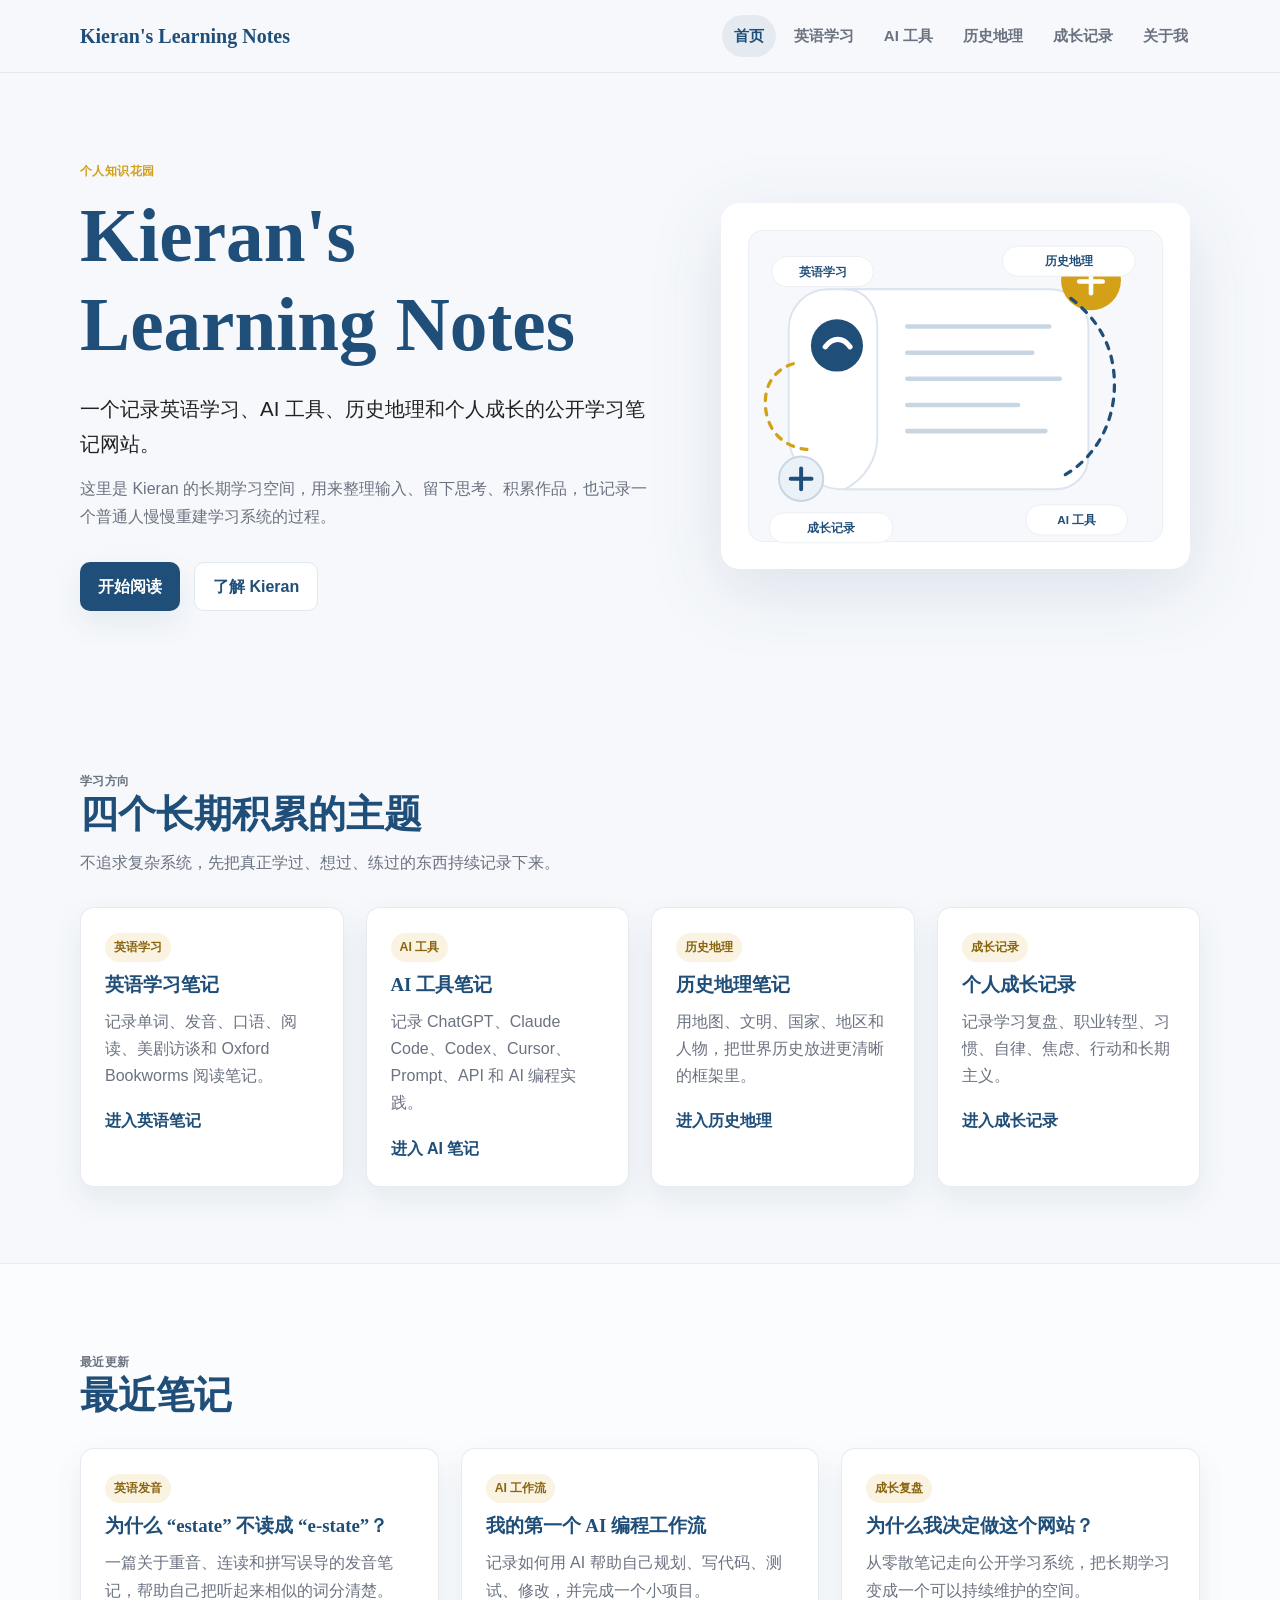
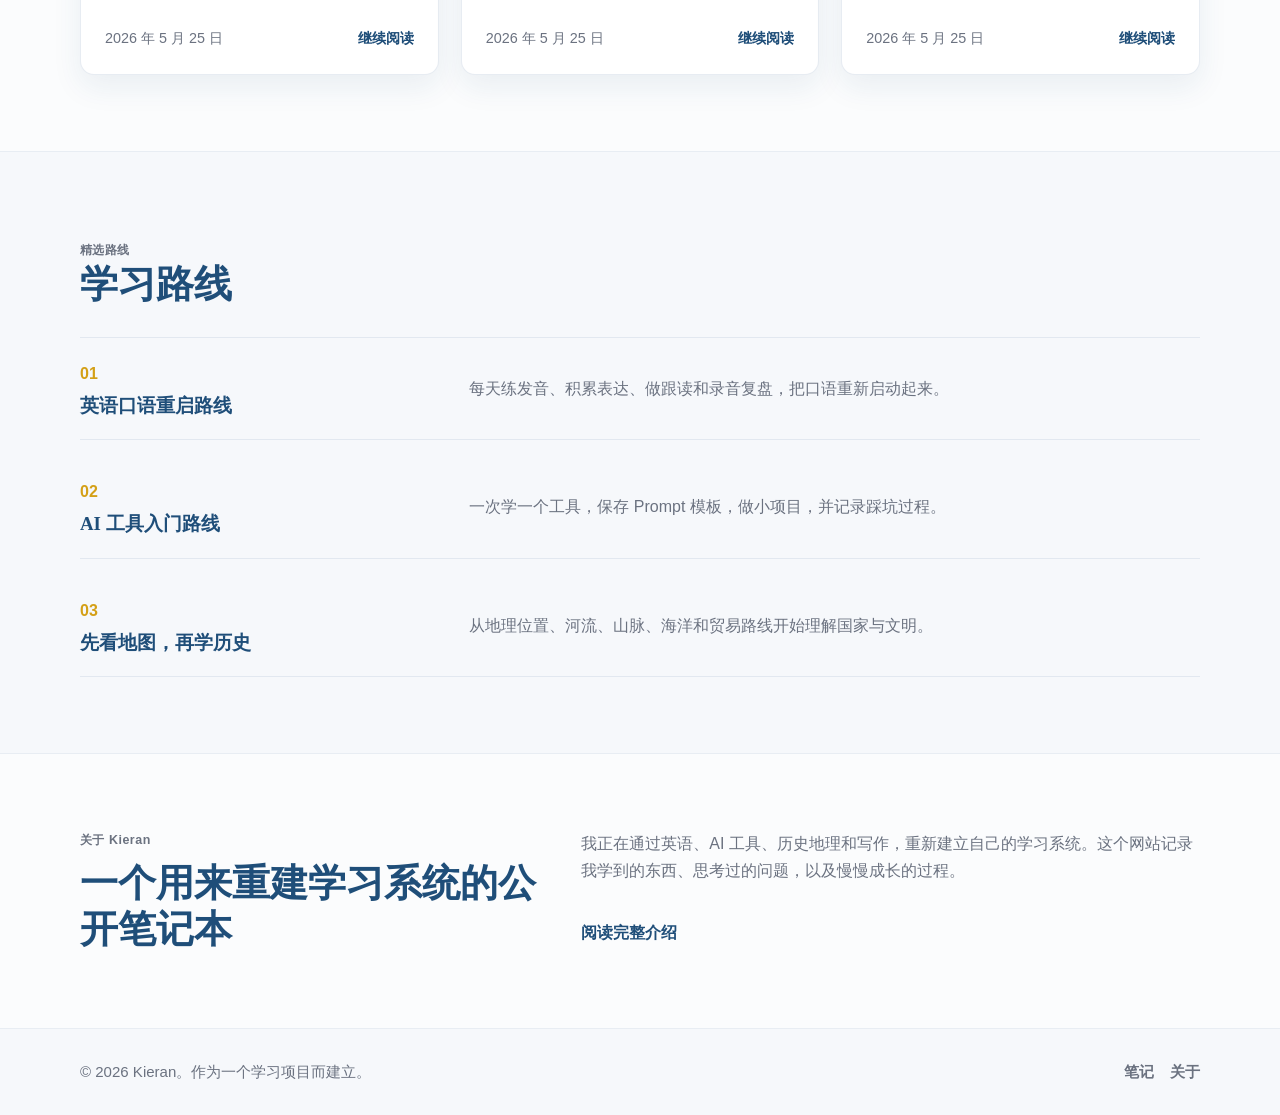
==== index.html @ 9fae50f0 "Initial GitHub Pages site" ====
<!DOCTYPE html>
<html lang="zh-CN">
<head>
  <meta charset="UTF-8">
  <meta name="viewport" content="width=device-width, initial-scale=1.0">
  <meta name="description" content="Kieran's Learning Notes 是 Kieran 的公开学习笔记，用来记录英语学习、AI 工具、历史地理和个人成长。">
  <title>Kieran's Learning Notes</title>
  <link rel="stylesheet" href="style.css">
</head>
<body>
  <header class="site-header">
    <nav class="navbar container" aria-label="主导航">
      <a class="brand" href="index.html">Kieran's Learning Notes</a>
      <button class="nav-toggle" type="button" aria-label="打开导航菜单" aria-expanded="false" aria-controls="nav-menu">
        <span></span>
        <span></span>
        <span></span>
      </button>
      <ul class="nav-menu" id="nav-menu">
        <li><a href="index.html" data-page="home">首页</a></li>
        <li><a href="english.html" data-page="english">英语学习</a></li>
        <li><a href="ai-tools.html" data-page="ai-tools">AI 工具</a></li>
        <li><a href="history-geography.html" data-page="history">历史地理</a></li>
        <li><a href="growth.html" data-page="growth">成长记录</a></li>
        <li><a href="about.html" data-page="about">关于我</a></li>
      </ul>
    </nav>
  </header>

  <main>
    <section class="hero">
      <div class="container hero-grid">
        <div class="hero-copy">
          <p class="eyebrow">个人知识花园</p>
          <h1>Kieran's Learning Notes</h1>
          <p class="hero-subtitle">一个记录英语学习、AI 工具、历史地理和个人成长的公开学习笔记网站。</p>
          <p class="hero-text">这里是 Kieran 的长期学习空间，用来整理输入、留下思考、积累作品，也记录一个普通人慢慢重建学习系统的过程。</p>
          <div class="hero-actions" aria-label="主要入口">
            <a class="button primary-button" href="english.html">开始阅读</a>
            <a class="button secondary-button" href="about.html">了解 Kieran</a>
          </div>
        </div>
        <div class="hero-visual" aria-label="学习地图插图">
          <img src="assets/images/learning-map.svg" alt="包含英语、AI、历史地理和成长记录的学习地图">
        </div>
      </div>
    </section>

    <section class="section">
      <div class="container">
        <div class="section-heading">
          <p class="eyebrow">学习方向</p>
          <h2>四个长期积累的主题</h2>
          <p>不追求复杂系统，先把真正学过、想过、练过的东西持续记录下来。</p>
        </div>
        <div class="category-grid">
          <article class="category-card">
            <span class="card-tag">英语学习</span>
            <h3>英语学习笔记</h3>
            <p>记录单词、发音、口语、阅读、美剧访谈和 Oxford Bookworms 阅读笔记。</p>
            <a class="text-link" href="english.html">进入英语笔记</a>
          </article>
          <article class="category-card">
            <span class="card-tag">AI 工具</span>
            <h3>AI 工具笔记</h3>
            <p>记录 ChatGPT、Claude Code、Codex、Cursor、Prompt、API 和 AI 编程实践。</p>
            <a class="text-link" href="ai-tools.html">进入 AI 笔记</a>
          </article>
          <article class="category-card">
            <span class="card-tag">历史地理</span>
            <h3>历史地理笔记</h3>
            <p>用地图、文明、国家、地区和人物，把世界历史放进更清晰的框架里。</p>
            <a class="text-link" href="history-geography.html">进入历史地理</a>
          </article>
          <article class="category-card">
            <span class="card-tag">成长记录</span>
            <h3>个人成长记录</h3>
            <p>记录学习复盘、职业转型、习惯、自律、焦虑、行动和长期主义。</p>
            <a class="text-link" href="growth.html">进入成长记录</a>
          </article>
        </div>
      </div>
    </section>

    <section class="section section-muted">
      <div class="container">
        <div class="section-heading">
          <p class="eyebrow">最近更新</p>
          <h2>最近笔记</h2>
        </div>
        <div class="notes-grid">
          <article class="note-card">
            <span class="card-tag">英语发音</span>
            <h3>为什么 “estate” 不读成 “e-state”？</h3>
            <p>一篇关于重音、连读和拼写误导的发音笔记，帮助自己把听起来相似的词分清楚。</p>
            <div class="card-meta">
              <time datetime="2026-05-25">2026 年 5 月 25 日</time>
              <a href="english.html#pronunciation">继续阅读</a>
            </div>
          </article>
          <article class="note-card">
            <span class="card-tag">AI 工作流</span>
            <h3>我的第一个 AI 编程工作流</h3>
            <p>记录如何用 AI 帮助自己规划、写代码、测试、修改，并完成一个小项目。</p>
            <div class="card-meta">
              <time datetime="2026-05-25">2026 年 5 月 25 日</time>
              <a href="ai-tools.html#workflow">继续阅读</a>
            </div>
          </article>
          <article class="note-card">
            <span class="card-tag">成长复盘</span>
            <h3>为什么我决定做这个网站？</h3>
            <p>从零散笔记走向公开学习系统，把长期学习变成一个可以持续维护的空间。</p>
            <div class="card-meta">
              <time datetime="2026-05-25">2026 年 5 月 25 日</time>
              <a href="growth.html#why-build">继续阅读</a>
            </div>
          </article>
        </div>
      </div>
    </section>

    <section class="section">
      <div class="container">
        <div class="section-heading">
          <p class="eyebrow">精选路线</p>
          <h2>学习路线</h2>
        </div>
        <div class="route-list">
          <article class="route-item">
            <div>
              <span class="route-number">01</span>
              <h3>英语口语重启路线</h3>
            </div>
            <p>每天练发音、积累表达、做跟读和录音复盘，把口语重新启动起来。</p>
          </article>
          <article class="route-item">
            <div>
              <span class="route-number">02</span>
              <h3>AI 工具入门路线</h3>
            </div>
            <p>一次学一个工具，保存 Prompt 模板，做小项目，并记录踩坑过程。</p>
          </article>
          <article class="route-item">
            <div>
              <span class="route-number">03</span>
              <h3>先看地图，再学历史</h3>
            </div>
            <p>从地理位置、河流、山脉、海洋和贸易路线开始理解国家与文明。</p>
          </article>
        </div>
      </div>
    </section>

    <section class="section section-muted">
      <div class="container about-preview">
        <div>
          <p class="eyebrow">关于 Kieran</p>
          <h2>一个用来重建学习系统的公开笔记本</h2>
        </div>
        <div>
          <p>我正在通过英语、AI 工具、历史地理和写作，重新建立自己的学习系统。这个网站记录我学到的东西、思考过的问题，以及慢慢成长的过程。</p>
          <a class="text-link" href="about.html">阅读完整介绍</a>
        </div>
      </div>
    </section>
  </main>

  <footer class="site-footer">
    <div class="container footer-inner">
      <p>&copy; 2026 Kieran。作为一个学习项目而建立。</p>
      <div class="footer-links">
        <a href="index.html">笔记</a>
        <a href="about.html">关于</a>
      </div>
    </div>
  </footer>

  <script src="script.js"></script>
</body>
</html>
---- style.css ----
:root {
  --color-primary: #1F4E79;
  --color-bg: #F6F8FB;
  --color-text: #222222;
  --color-muted: #6B7280;
  --color-card: #FFFFFF;
  --color-accent: #D4A017;
  --color-border: #E2E8F0;
  --shadow-soft: 0 12px 30px rgba(31, 78, 121, 0.08);
  --shadow-hover: 0 18px 38px rgba(31, 78, 121, 0.14);
  --font-heading: Georgia, Merriweather, "Noto Serif SC", "Songti SC", SimSun, "Times New Roman", serif;
  --font-body: Inter, Arial, "Noto Sans SC", "Microsoft YaHei", sans-serif;
}

* {
  box-sizing: border-box;
}

html {
  scroll-behavior: smooth;
}

body {
  margin: 0;
  background: var(--color-bg);
  color: var(--color-text);
  font-family: var(--font-body);
  font-size: 16px;
  line-height: 1.7;
}

img {
  display: block;
  max-width: 100%;
}

a {
  color: inherit;
  text-decoration: none;
}

a:focus-visible,
button:focus-visible {
  outline: 3px solid rgba(212, 160, 23, 0.45);
  outline-offset: 3px;
}

.container {
  width: min(1120px, calc(100% - 40px));
  margin: 0 auto;
}

.narrow {
  max-width: 760px;
}

.site-header {
  position: sticky;
  top: 0;
  z-index: 20;
  background: rgba(246, 248, 251, 0.92);
  border-bottom: 1px solid rgba(226, 232, 240, 0.9);
  backdrop-filter: blur(14px);
}

.navbar {
  min-height: 72px;
  display: flex;
  align-items: center;
  justify-content: space-between;
  gap: 24px;
}

.brand {
  color: var(--color-primary);
  font-family: var(--font-heading);
  font-size: 1.25rem;
  font-weight: 700;
  line-height: 1.2;
}

.nav-menu {
  display: flex;
  align-items: center;
  gap: 6px;
  margin: 0;
  padding: 0;
  list-style: none;
}

.nav-menu a {
  display: block;
  padding: 8px 12px;
  border-radius: 999px;
  color: var(--color-muted);
  font-size: 0.94rem;
  font-weight: 600;
  transition: background 180ms ease, color 180ms ease;
}

.nav-menu a:hover,
.nav-menu a.is-active {
  background: rgba(31, 78, 121, 0.08);
  color: var(--color-primary);
}

.nav-toggle {
  display: none;
  width: 42px;
  height: 42px;
  padding: 9px;
  border: 1px solid var(--color-border);
  border-radius: 10px;
  background: var(--color-card);
  cursor: pointer;
}

.nav-toggle span {
  display: block;
  width: 100%;
  height: 2px;
  margin: 5px 0;
  background: var(--color-primary);
  border-radius: 999px;
}

.hero {
  padding: 88px 0 72px;
}

.hero-grid {
  display: grid;
  grid-template-columns: minmax(0, 1.08fr) minmax(280px, 0.92fr);
  align-items: center;
  gap: 56px;
}

.hero-copy {
  max-width: 720px;
}

.eyebrow {
  margin: 0 0 10px;
  color: var(--color-accent);
  font-size: 0.78rem;
  font-weight: 800;
  letter-spacing: 0.04em;
}

h1,
h2,
h3 {
  margin: 0;
  color: var(--color-primary);
  font-family: var(--font-heading);
  line-height: 1.18;
}

h1 {
  max-width: 820px;
  font-size: clamp(2.45rem, 6vw, 4.7rem);
}

h2 {
  font-size: clamp(1.7rem, 3vw, 2.45rem);
}

h3 {
  font-size: 1.18rem;
}

.hero-subtitle {
  max-width: 690px;
  margin: 22px 0 0;
  color: var(--color-text);
  font-size: 1.28rem;
}

.hero-text,
.section-heading p,
.page-hero p,
.about-preview p,
.route-item p,
.note-card p,
.category-card p,
.article-template p,
.prose-panel p {
  color: var(--color-muted);
}

.hero-text {
  max-width: 680px;
  margin: 14px 0 0;
}

.hero-actions {
  display: flex;
  flex-wrap: wrap;
  gap: 14px;
  margin-top: 32px;
}

.button {
  display: inline-flex;
  align-items: center;
  justify-content: center;
  min-height: 44px;
  padding: 10px 18px;
  border-radius: 10px;
  font-weight: 700;
  transition: transform 180ms ease, box-shadow 180ms ease, background 180ms ease;
}

.button:hover {
  transform: translateY(-2px);
}

.primary-button {
  background: var(--color-primary);
  color: #fff;
  box-shadow: var(--shadow-soft);
}

.secondary-button {
  border: 1px solid var(--color-border);
  background: var(--color-card);
  color: var(--color-primary);
}

.hero-visual {
  padding: 10px;
}

.hero-visual img {
  width: 100%;
  filter: drop-shadow(0 20px 35px rgba(31, 78, 121, 0.12));
}

.section {
  padding: 76px 0;
}

.section-muted {
  background: rgba(255, 255, 255, 0.48);
  border-top: 1px solid rgba(226, 232, 240, 0.75);
  border-bottom: 1px solid rgba(226, 232, 240, 0.75);
}

.section-heading {
  max-width: 700px;
  margin-bottom: 30px;
}

.section-heading p {
  margin: 12px 0 0;
}

.category-grid,
.notes-grid,
.about-page-grid {
  display: grid;
  grid-template-columns: repeat(4, minmax(0, 1fr));
  gap: 22px;
}

.notes-grid {
  grid-template-columns: repeat(3, minmax(0, 1fr));
}

.page-notes {
  grid-template-columns: repeat(2, minmax(0, 1fr));
}

.category-card,
.note-card,
.prose-panel {
  min-width: 0;
  border: 1px solid rgba(226, 232, 240, 0.82);
  border-radius: 14px;
  background: var(--color-card);
  box-shadow: var(--shadow-soft);
}

.category-card,
.note-card {
  padding: 24px;
  transition: transform 180ms ease, box-shadow 180ms ease, border-color 180ms ease;
}

.category-card:hover,
.note-card:hover {
  transform: translateY(-4px);
  border-color: rgba(31, 78, 121, 0.22);
  box-shadow: var(--shadow-hover);
}

.category-card h3,
.note-card h2,
.note-card h3 {
  margin-top: 12px;
}

.note-card h2 {
  font-size: 1.24rem;
}

.category-card p,
.note-card p {
  margin: 12px 0 0;
}

.card-tag {
  display: inline-flex;
  align-items: center;
  min-height: 26px;
  padding: 4px 9px;
  border-radius: 999px;
  background: rgba(212, 160, 23, 0.13);
  color: #8A6510;
  font-size: 0.77rem;
  font-weight: 800;
}

.text-link,
.card-meta a {
  color: var(--color-primary);
  font-weight: 800;
}

.text-link {
  display: inline-block;
  margin-top: 18px;
}

.text-link:hover,
.card-meta a:hover,
.footer-links a:hover {
  color: #123A5D;
  text-decoration: underline;
  text-underline-offset: 4px;
}

.card-meta {
  display: flex;
  align-items: center;
  justify-content: space-between;
  gap: 14px;
  margin-top: 22px;
  color: var(--color-muted);
  font-size: 0.9rem;
}

.route-list {
  display: grid;
  gap: 16px;
}

.route-item {
  display: grid;
  grid-template-columns: minmax(220px, 0.5fr) 1fr;
  gap: 24px;
  align-items: center;
  padding: 22px 0;
  border-bottom: 1px solid var(--color-border);
}

.route-item:first-child {
  border-top: 1px solid var(--color-border);
}

.route-number {
  display: inline-block;
  margin-bottom: 8px;
  color: var(--color-accent);
  font-weight: 900;
}

.route-item p {
  margin: 0;
}

.about-preview {
  display: grid;
  grid-template-columns: 0.85fr 1.15fr;
  gap: 44px;
  align-items: start;
}

.about-preview p {
  margin-top: 0;
}

.page-hero {
  padding: 76px 0 54px;
  background: linear-gradient(180deg, rgba(255, 255, 255, 0.7), rgba(246, 248, 251, 0));
}

.page-hero h1 {
  font-size: clamp(2.05rem, 5vw, 3.6rem);
}

.page-hero p:last-child {
  margin: 18px 0 0;
  font-size: 1.1rem;
}

.topic-pills {
  display: flex;
  flex-wrap: wrap;
  gap: 10px;
  margin-bottom: 28px;
}

.topic-pills span {
  padding: 8px 12px;
  border: 1px solid var(--color-border);
  border-radius: 999px;
  background: rgba(255, 255, 255, 0.72);
  color: var(--color-muted);
  font-size: 0.92rem;
  font-weight: 700;
}

.article-template {
  padding: 0 0 6px;
}

.article-template h2 {
  margin-bottom: 24px;
}

.article-template h3 {
  margin: 24px 0 8px;
  font-family: var(--font-body);
  font-size: 1rem;
}

.article-template p {
  margin: 0;
}

.about-page-grid {
  grid-template-columns: repeat(2, minmax(0, 1fr));
}

.prose-panel {
  padding: 30px;
}

.prose-panel h2 {
  margin-bottom: 18px;
}

.prose-panel p {
  margin: 0 0 12px;
}

.site-footer {
  padding: 30px 0;
}

.footer-inner {
  display: flex;
  align-items: center;
  justify-content: space-between;
  gap: 20px;
  color: var(--color-muted);
  font-size: 0.94rem;
}

.footer-inner p {
  margin: 0;
}

.footer-links {
  display: flex;
  gap: 16px;
  font-weight: 700;
}

@media (max-width: 920px) {
  .hero-grid,
  .about-preview {
    grid-template-columns: 1fr;
  }

  .hero {
    padding-top: 64px;
  }

  .hero-visual {
    max-width: 520px;
    padding: 0;
  }

  .category-grid,
  .notes-grid,
  .page-notes {
    grid-template-columns: repeat(2, minmax(0, 1fr));
  }
}

@media (max-width: 760px) {
  .container {
    width: min(100% - 28px, 1120px);
  }

  .navbar {
    min-height: 66px;
  }

  .brand {
    max-width: 230px;
    font-size: 1.08rem;
  }

  .nav-toggle {
    display: block;
  }

  .nav-menu {
    position: absolute;
    top: 66px;
    left: 14px;
    right: 14px;
    display: none;
    flex-direction: column;
    align-items: stretch;
    gap: 2px;
    padding: 10px;
    border: 1px solid var(--color-border);
    border-radius: 14px;
    background: var(--color-card);
    box-shadow: var(--shadow-soft);
  }

  .nav-menu.is-open {
    display: flex;
  }

  .nav-menu a {
    border-radius: 10px;
  }

  .hero,
  .section,
  .page-hero {
    padding: 52px 0;
  }

  h1 {
    font-size: 2.35rem;
  }

  .hero-subtitle {
    font-size: 1.1rem;
  }

  .category-grid,
  .notes-grid,
  .page-notes,
  .about-page-grid {
    grid-template-columns: 1fr;
  }

  .category-card,
  .note-card,
  .prose-panel {
    border-radius: 12px;
    padding: 20px;
  }

  .route-item {
    grid-template-columns: 1fr;
    gap: 8px;
  }

  .footer-inner {
    align-items: flex-start;
    flex-direction: column;
  }
}

@media (max-width: 420px) {
  .hero-actions,
  .card-meta,
  .footer-links {
    align-items: flex-start;
    flex-direction: column;
  }

  .button {
    width: 100%;
  }
}
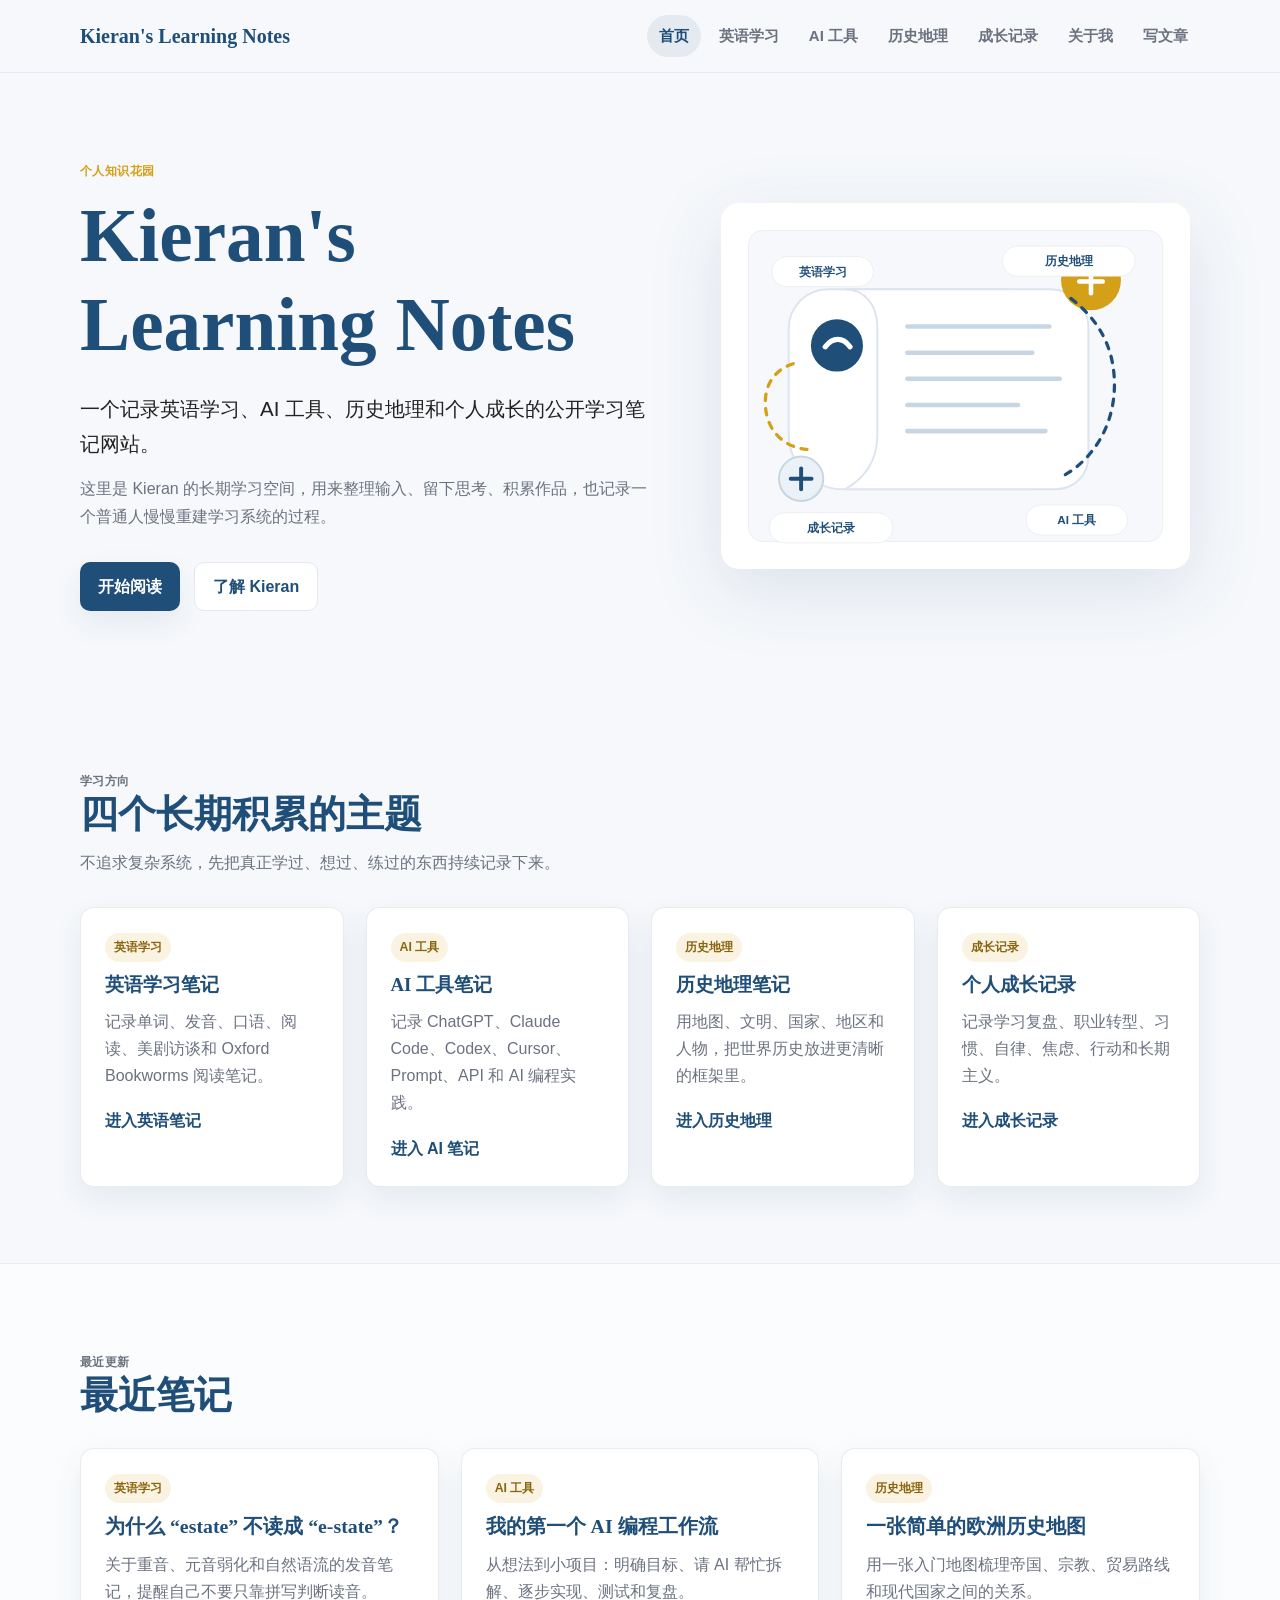
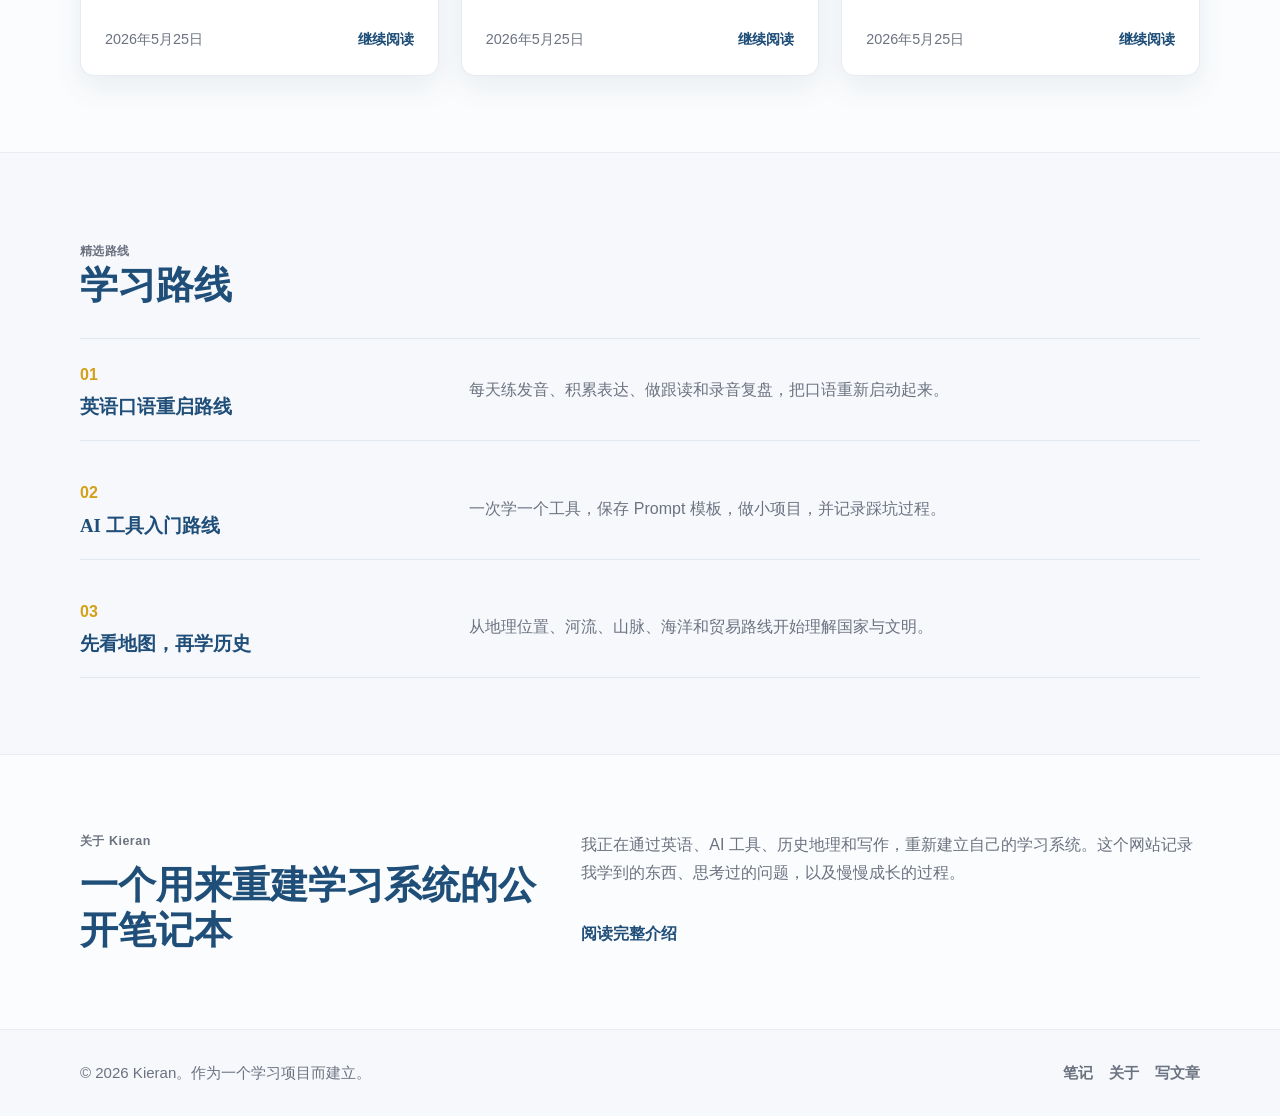
==== commit e0b96de1: "Add browser-based blog editor" ====
--- a/index.html
+++ b/index.html
@@ -23,6 +23,7 @@
         <li><a href="history-geography.html" data-page="history">历史地理</a></li>
         <li><a href="growth.html" data-page="growth">成长记录</a></li>
         <li><a href="about.html" data-page="about">关于我</a></li>
+        <li><a href="admin.html" data-page="admin">写文章</a></li>
       </ul>
     </nav>
   </header>
@@ -88,7 +89,7 @@
           <p class="eyebrow">最近更新</p>
           <h2>最近笔记</h2>
         </div>
-        <div class="notes-grid">
+        <div class="notes-grid" data-post-list="recent" data-limit="3">
           <article class="note-card">
             <span class="card-tag">英语发音</span>
             <h3>为什么 “estate” 不读成 “e-state”？</h3>
@@ -172,6 +173,7 @@
       <div class="footer-links">
         <a href="index.html">笔记</a>
         <a href="about.html">关于</a>
+        <a href="admin.html">写文章</a>
       </div>
     </div>
   </footer>
--- a/style.css
+++ b/style.css
@@ -478,6 +478,273 @@
   font-weight: 700;
 }
 
+.post-main {
+  padding: 64px 0 84px;
+}
+
+.post-article {
+  max-width: 780px;
+}
+
+.back-link {
+  margin: 0 0 28px;
+}
+
+.post-article h1 {
+  font-size: clamp(2.05rem, 5vw, 3.45rem);
+}
+
+.post-summary {
+  margin: 18px 0 0;
+  color: var(--color-muted);
+  font-size: 1.12rem;
+}
+
+.post-meta {
+  margin-top: 18px;
+  padding-bottom: 26px;
+  border-bottom: 1px solid var(--color-border);
+  color: var(--color-muted);
+}
+
+.post-body {
+  margin-top: 30px;
+}
+
+.post-body h1,
+.post-body h2,
+.post-body h3 {
+  margin-top: 32px;
+}
+
+.post-body h1 {
+  font-size: 2rem;
+}
+
+.post-body h2 {
+  font-size: 1.58rem;
+}
+
+.post-body h3 {
+  font-family: var(--font-body);
+  font-size: 1.05rem;
+}
+
+.post-body p,
+.post-body li,
+.post-body blockquote {
+  color: var(--color-text);
+}
+
+.post-body p {
+  margin: 14px 0;
+}
+
+.post-body ul {
+  padding-left: 22px;
+}
+
+.post-body blockquote {
+  margin: 20px 0;
+  padding: 14px 18px;
+  border-left: 4px solid var(--color-accent);
+  background: rgba(212, 160, 23, 0.08);
+}
+
+.post-body pre {
+  overflow-x: auto;
+  padding: 16px;
+  border: 1px solid var(--color-border);
+  border-radius: 10px;
+  background: #F1F5F9;
+}
+
+.post-body code {
+  padding: 2px 5px;
+  border-radius: 5px;
+  background: #EEF4FA;
+  color: var(--color-primary);
+  font-family: Consolas, "SFMono-Regular", monospace;
+}
+
+.post-body pre code {
+  padding: 0;
+  background: transparent;
+}
+
+.post-body a {
+  color: var(--color-primary);
+  font-weight: 700;
+  text-decoration: underline;
+  text-underline-offset: 4px;
+}
+
+.admin-layout {
+  display: grid;
+  grid-template-columns: minmax(260px, 0.36fr) minmax(0, 1fr);
+  gap: 24px;
+  align-items: start;
+}
+
+.admin-sidebar {
+  display: grid;
+  gap: 18px;
+}
+
+.admin-panel {
+  min-width: 0;
+  padding: 24px;
+  border: 1px solid rgba(226, 232, 240, 0.82);
+  border-radius: 14px;
+  background: var(--color-card);
+  box-shadow: var(--shadow-soft);
+}
+
+.admin-panel h2 {
+  margin-bottom: 18px;
+  font-size: 1.35rem;
+}
+
+.editor-heading {
+  display: flex;
+  align-items: flex-start;
+  justify-content: space-between;
+  gap: 18px;
+  margin-bottom: 18px;
+}
+
+.post-form {
+  display: grid;
+  gap: 12px;
+}
+
+.post-form label,
+.admin-panel label {
+  color: var(--color-primary);
+  font-size: 0.92rem;
+  font-weight: 800;
+}
+
+.post-form input,
+.post-form select,
+.post-form textarea,
+.admin-panel input {
+  width: 100%;
+  border: 1px solid var(--color-border);
+  border-radius: 10px;
+  background: #FFFFFF;
+  color: var(--color-text);
+  font: inherit;
+}
+
+.post-form input,
+.post-form select,
+.admin-panel input {
+  min-height: 44px;
+  padding: 9px 12px;
+}
+
+.post-form textarea {
+  padding: 12px;
+  resize: vertical;
+}
+
+.content-editor {
+  min-height: 420px;
+  font-family: Consolas, "SFMono-Regular", monospace;
+  line-height: 1.65;
+}
+
+.form-grid,
+.slug-row {
+  display: grid;
+  gap: 14px;
+}
+
+.form-grid {
+  grid-template-columns: repeat(2, minmax(0, 1fr));
+}
+
+.slug-row {
+  grid-template-columns: minmax(0, 1fr) auto;
+}
+
+.admin-actions {
+  display: flex;
+  flex-wrap: wrap;
+  gap: 12px;
+  margin-top: 8px;
+}
+
+.compact-actions .button {
+  min-height: 38px;
+  padding: 8px 12px;
+  font-size: 0.9rem;
+}
+
+.admin-help {
+  margin: 14px 0 0;
+  color: var(--color-muted);
+  font-size: 0.92rem;
+}
+
+.admin-status {
+  min-height: 28px;
+  color: var(--color-muted);
+  font-weight: 700;
+}
+
+.admin-status.success {
+  color: #1F7A4D;
+}
+
+.admin-status.error {
+  color: #B42318;
+}
+
+.admin-status.loading {
+  color: var(--color-primary);
+}
+
+.existing-posts {
+  display: grid;
+  gap: 10px;
+}
+
+.post-list-button {
+  display: grid;
+  gap: 4px;
+  width: 100%;
+  padding: 12px;
+  border: 1px solid var(--color-border);
+  border-radius: 10px;
+  background: #FFFFFF;
+  color: var(--color-text);
+  font: inherit;
+  text-align: left;
+  cursor: pointer;
+}
+
+.post-list-button:hover {
+  border-color: rgba(31, 78, 121, 0.28);
+  background: #F8FBFE;
+}
+
+.post-list-button span {
+  color: var(--color-primary);
+  font-weight: 800;
+}
+
+.post-list-button small {
+  color: var(--color-muted);
+}
+
+.preview-panel {
+  margin-top: 24px;
+  padding-top: 24px;
+  border-top: 1px solid var(--color-border);
+}
+
 @media (max-width: 920px) {
   .hero-grid,
   .about-preview {
@@ -497,6 +764,10 @@
   .notes-grid,
   .page-notes {
     grid-template-columns: repeat(2, minmax(0, 1fr));
+  }
+
+  .admin-layout {
+    grid-template-columns: 1fr;
   }
 }
 
@@ -579,6 +850,20 @@
     align-items: flex-start;
     flex-direction: column;
   }
+
+  .editor-heading,
+  .form-grid,
+  .slug-row {
+    grid-template-columns: 1fr;
+  }
+
+  .editor-heading {
+    display: grid;
+  }
+
+  .admin-panel {
+    padding: 20px;
+  }
 }
 
 @media (max-width: 420px) {
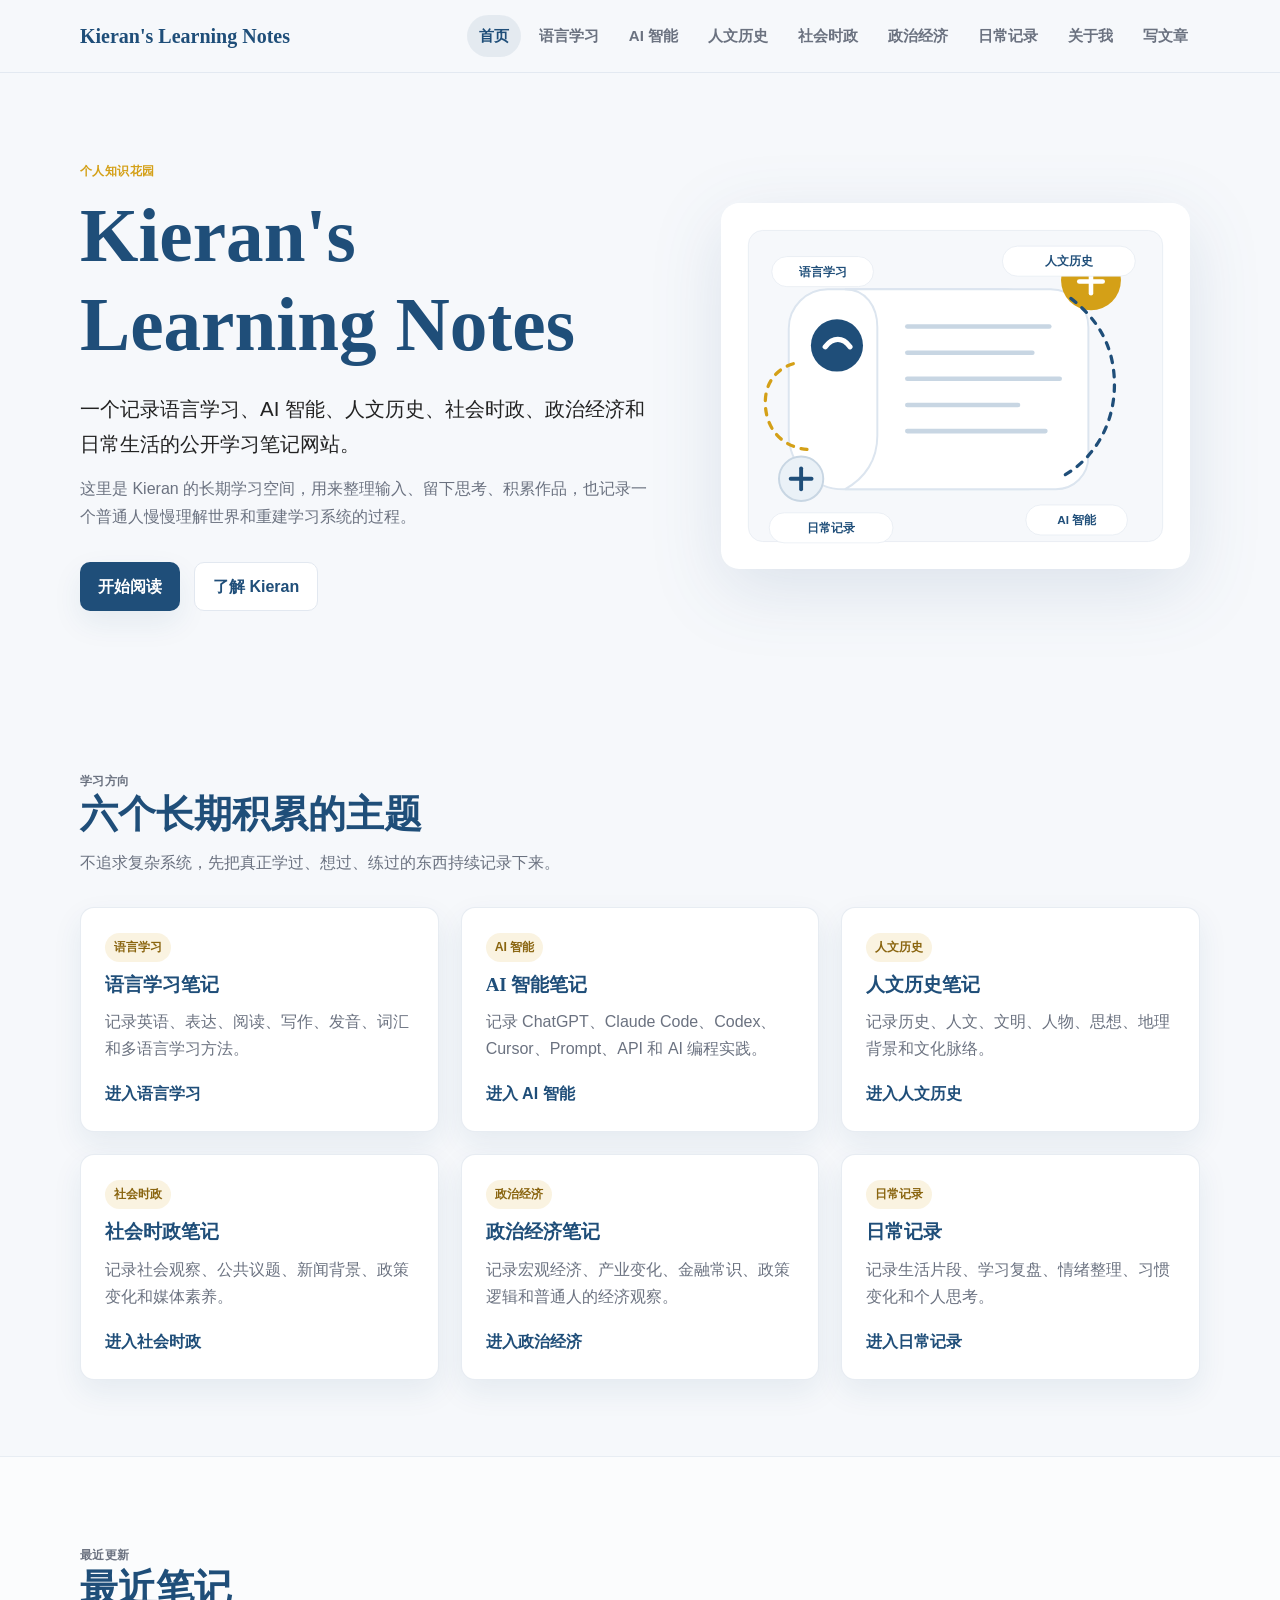
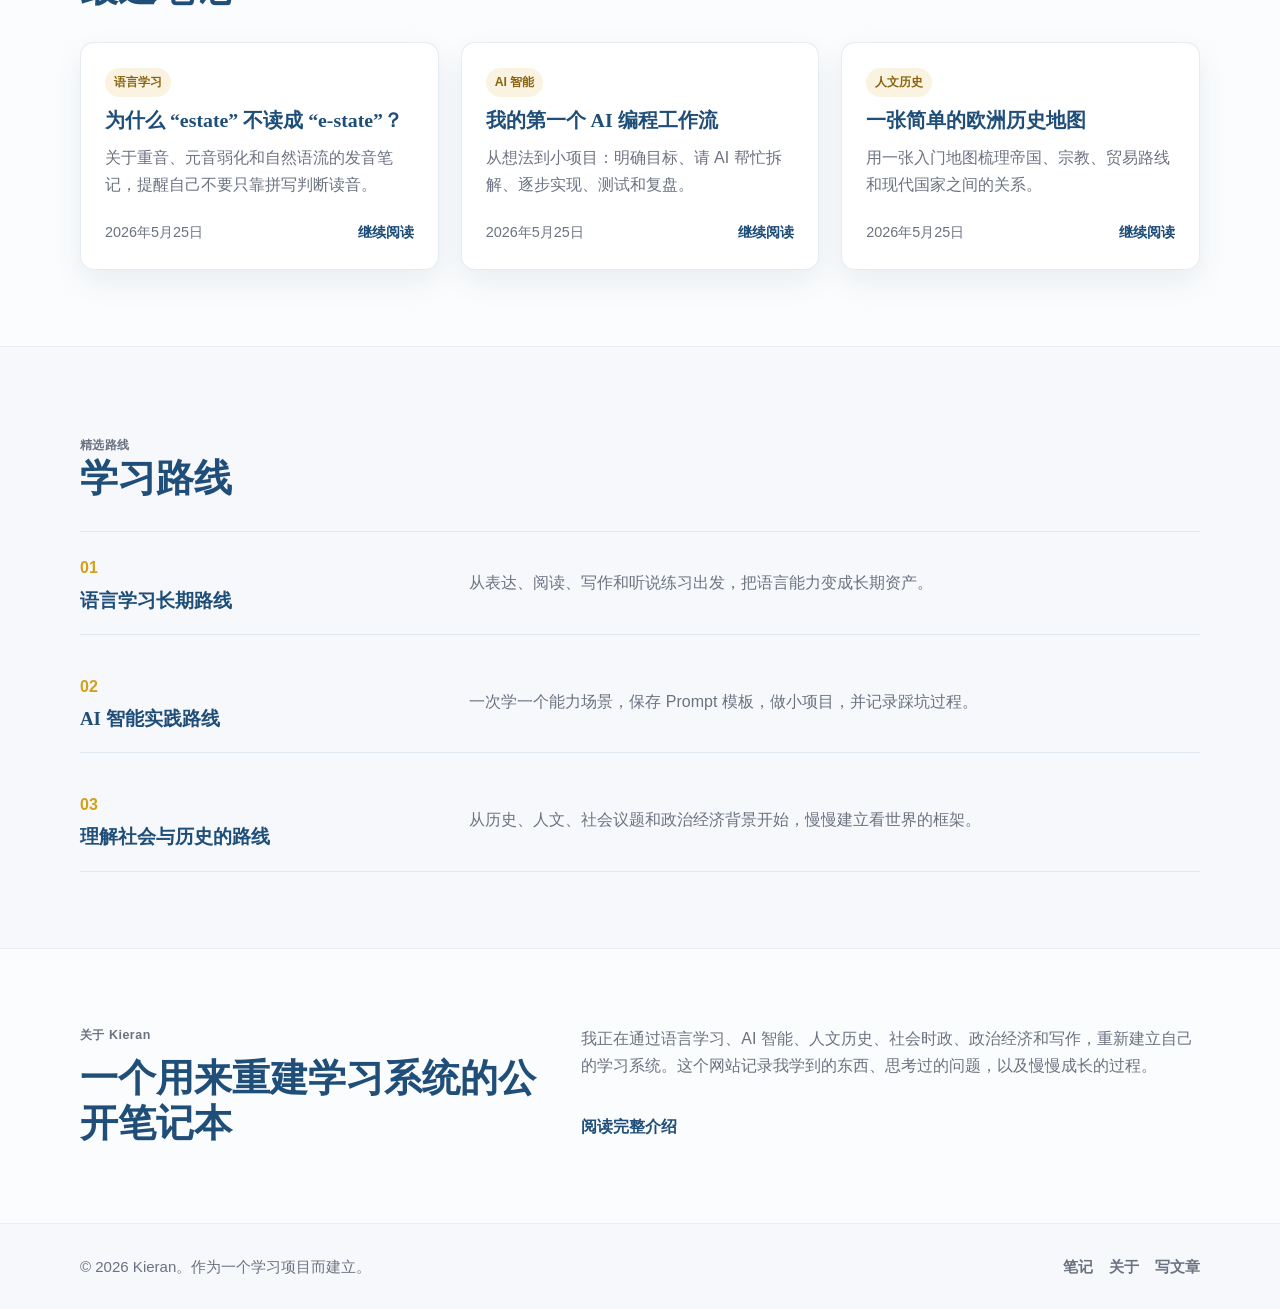
==== commit da839658: "Update site sections" ====
--- a/index.html
+++ b/index.html
@@ -3,7 +3,7 @@
 <head>
   <meta charset="UTF-8">
   <meta name="viewport" content="width=device-width, initial-scale=1.0">
-  <meta name="description" content="Kieran's Learning Notes 是 Kieran 的公开学习笔记，用来记录英语学习、AI 工具、历史地理和个人成长。">
+  <meta name="description" content="Kieran's Learning Notes 是 Kieran 的公开学习笔记，用来记录语言学习、AI 智能、人文历史、社会时政、政治经济和日常记录。">
   <title>Kieran's Learning Notes</title>
   <link rel="stylesheet" href="style.css">
 </head>
@@ -18,10 +18,12 @@
       </button>
       <ul class="nav-menu" id="nav-menu">
         <li><a href="index.html" data-page="home">首页</a></li>
-        <li><a href="english.html" data-page="english">英语学习</a></li>
-        <li><a href="ai-tools.html" data-page="ai-tools">AI 工具</a></li>
-        <li><a href="history-geography.html" data-page="history">历史地理</a></li>
-        <li><a href="growth.html" data-page="growth">成长记录</a></li>
+        <li><a href="language.html" data-page="language">语言学习</a></li>
+        <li><a href="ai-intelligence.html" data-page="ai">AI 智能</a></li>
+        <li><a href="humanities-history.html" data-page="humanities">人文历史</a></li>
+        <li><a href="society-politics.html" data-page="society">社会时政</a></li>
+        <li><a href="political-economy.html" data-page="economy">政治经济</a></li>
+        <li><a href="daily.html" data-page="daily">日常记录</a></li>
         <li><a href="about.html" data-page="about">关于我</a></li>
         <li><a href="admin.html" data-page="admin">写文章</a></li>
       </ul>
@@ -34,15 +36,15 @@
         <div class="hero-copy">
           <p class="eyebrow">个人知识花园</p>
           <h1>Kieran's Learning Notes</h1>
-          <p class="hero-subtitle">一个记录英语学习、AI 工具、历史地理和个人成长的公开学习笔记网站。</p>
-          <p class="hero-text">这里是 Kieran 的长期学习空间，用来整理输入、留下思考、积累作品，也记录一个普通人慢慢重建学习系统的过程。</p>
+          <p class="hero-subtitle">一个记录语言学习、AI 智能、人文历史、社会时政、政治经济和日常生活的公开学习笔记网站。</p>
+          <p class="hero-text">这里是 Kieran 的长期学习空间，用来整理输入、留下思考、积累作品，也记录一个普通人慢慢理解世界和重建学习系统的过程。</p>
           <div class="hero-actions" aria-label="主要入口">
-            <a class="button primary-button" href="english.html">开始阅读</a>
+            <a class="button primary-button" href="language.html">开始阅读</a>
             <a class="button secondary-button" href="about.html">了解 Kieran</a>
           </div>
         </div>
         <div class="hero-visual" aria-label="学习地图插图">
-          <img src="assets/images/learning-map.svg" alt="包含英语、AI、历史地理和成长记录的学习地图">
+          <img src="assets/images/learning-map.svg" alt="包含语言学习、AI 智能、人文历史和日常记录的学习地图">
         </div>
       </div>
     </section>
@@ -51,33 +53,45 @@
       <div class="container">
         <div class="section-heading">
           <p class="eyebrow">学习方向</p>
-          <h2>四个长期积累的主题</h2>
+          <h2>六个长期积累的主题</h2>
           <p>不追求复杂系统，先把真正学过、想过、练过的东西持续记录下来。</p>
         </div>
         <div class="category-grid">
           <article class="category-card">
-            <span class="card-tag">英语学习</span>
-            <h3>英语学习笔记</h3>
-            <p>记录单词、发音、口语、阅读、美剧访谈和 Oxford Bookworms 阅读笔记。</p>
-            <a class="text-link" href="english.html">进入英语笔记</a>
+            <span class="card-tag">语言学习</span>
+            <h3>语言学习笔记</h3>
+            <p>记录英语、表达、阅读、写作、发音、词汇和多语言学习方法。</p>
+            <a class="text-link" href="language.html">进入语言学习</a>
           </article>
           <article class="category-card">
-            <span class="card-tag">AI 工具</span>
-            <h3>AI 工具笔记</h3>
+            <span class="card-tag">AI 智能</span>
+            <h3>AI 智能笔记</h3>
             <p>记录 ChatGPT、Claude Code、Codex、Cursor、Prompt、API 和 AI 编程实践。</p>
-            <a class="text-link" href="ai-tools.html">进入 AI 笔记</a>
+            <a class="text-link" href="ai-intelligence.html">进入 AI 智能</a>
           </article>
           <article class="category-card">
-            <span class="card-tag">历史地理</span>
-            <h3>历史地理笔记</h3>
-            <p>用地图、文明、国家、地区和人物，把世界历史放进更清晰的框架里。</p>
-            <a class="text-link" href="history-geography.html">进入历史地理</a>
+            <span class="card-tag">人文历史</span>
+            <h3>人文历史笔记</h3>
+            <p>记录历史、人文、文明、人物、思想、地理背景和文化脉络。</p>
+            <a class="text-link" href="humanities-history.html">进入人文历史</a>
           </article>
           <article class="category-card">
-            <span class="card-tag">成长记录</span>
-            <h3>个人成长记录</h3>
-            <p>记录学习复盘、职业转型、习惯、自律、焦虑、行动和长期主义。</p>
-            <a class="text-link" href="growth.html">进入成长记录</a>
+            <span class="card-tag">社会时政</span>
+            <h3>社会时政笔记</h3>
+            <p>记录社会观察、公共议题、新闻背景、政策变化和媒体素养。</p>
+            <a class="text-link" href="society-politics.html">进入社会时政</a>
+          </article>
+          <article class="category-card">
+            <span class="card-tag">政治经济</span>
+            <h3>政治经济笔记</h3>
+            <p>记录宏观经济、产业变化、金融常识、政策逻辑和普通人的经济观察。</p>
+            <a class="text-link" href="political-economy.html">进入政治经济</a>
+          </article>
+          <article class="category-card">
+            <span class="card-tag">日常记录</span>
+            <h3>日常记录</h3>
+            <p>记录生活片段、学习复盘、情绪整理、习惯变化和个人思考。</p>
+            <a class="text-link" href="daily.html">进入日常记录</a>
           </article>
         </div>
       </div>
@@ -96,7 +110,7 @@
             <p>一篇关于重音、连读和拼写误导的发音笔记，帮助自己把听起来相似的词分清楚。</p>
             <div class="card-meta">
               <time datetime="2026-05-25">2026 年 5 月 25 日</time>
-              <a href="english.html#pronunciation">继续阅读</a>
+              <a href="post.html?slug=why-estate-is-not-e-state">继续阅读</a>
             </div>
           </article>
           <article class="note-card">
@@ -105,7 +119,7 @@
             <p>记录如何用 AI 帮助自己规划、写代码、测试、修改，并完成一个小项目。</p>
             <div class="card-meta">
               <time datetime="2026-05-25">2026 年 5 月 25 日</time>
-              <a href="ai-tools.html#workflow">继续阅读</a>
+              <a href="post.html?slug=my-first-ai-coding-workflow">继续阅读</a>
             </div>
           </article>
           <article class="note-card">
@@ -114,7 +128,7 @@
             <p>从零散笔记走向公开学习系统，把长期学习变成一个可以持续维护的空间。</p>
             <div class="card-meta">
               <time datetime="2026-05-25">2026 年 5 月 25 日</time>
-              <a href="growth.html#why-build">继续阅读</a>
+              <a href="post.html?slug=why-i-decided-to-build-this-website">继续阅读</a>
             </div>
           </article>
         </div>
@@ -131,23 +145,23 @@
           <article class="route-item">
             <div>
               <span class="route-number">01</span>
-              <h3>英语口语重启路线</h3>
+              <h3>语言学习长期路线</h3>
             </div>
-            <p>每天练发音、积累表达、做跟读和录音复盘，把口语重新启动起来。</p>
+            <p>从表达、阅读、写作和听说练习出发，把语言能力变成长期资产。</p>
           </article>
           <article class="route-item">
             <div>
               <span class="route-number">02</span>
-              <h3>AI 工具入门路线</h3>
+              <h3>AI 智能实践路线</h3>
             </div>
-            <p>一次学一个工具，保存 Prompt 模板，做小项目，并记录踩坑过程。</p>
+            <p>一次学一个能力场景，保存 Prompt 模板，做小项目，并记录踩坑过程。</p>
           </article>
           <article class="route-item">
             <div>
               <span class="route-number">03</span>
-              <h3>先看地图，再学历史</h3>
+              <h3>理解社会与历史的路线</h3>
             </div>
-            <p>从地理位置、河流、山脉、海洋和贸易路线开始理解国家与文明。</p>
+            <p>从历史、人文、社会议题和政治经济背景开始，慢慢建立看世界的框架。</p>
           </article>
         </div>
       </div>
@@ -160,7 +174,7 @@
           <h2>一个用来重建学习系统的公开笔记本</h2>
         </div>
         <div>
-          <p>我正在通过英语、AI 工具、历史地理和写作，重新建立自己的学习系统。这个网站记录我学到的东西、思考过的问题，以及慢慢成长的过程。</p>
+          <p>我正在通过语言学习、AI 智能、人文历史、社会时政、政治经济和写作，重新建立自己的学习系统。这个网站记录我学到的东西、思考过的问题，以及慢慢成长的过程。</p>
           <a class="text-link" href="about.html">阅读完整介绍</a>
         </div>
       </div>
--- a/style.css
+++ b/style.css
@@ -259,7 +259,7 @@
 .notes-grid,
 .about-page-grid {
   display: grid;
-  grid-template-columns: repeat(4, minmax(0, 1fr));
+  grid-template-columns: repeat(3, minmax(0, 1fr));
   gap: 22px;
 }
 
@@ -771,11 +771,7 @@
   }
 }
 
-@media (max-width: 760px) {
-  .container {
-    width: min(100% - 28px, 1120px);
-  }
-
+@media (max-width: 1040px) {
   .navbar {
     min-height: 66px;
   }
@@ -812,6 +808,49 @@
   .nav-menu a {
     border-radius: 10px;
   }
+}
+
+@media (max-width: 760px) {
+  .container {
+    width: min(100% - 28px, 1120px);
+  }
+
+  .navbar {
+    min-height: 66px;
+  }
+
+  .brand {
+    max-width: 230px;
+    font-size: 1.08rem;
+  }
+
+  .nav-toggle {
+    display: block;
+  }
+
+  .nav-menu {
+    position: absolute;
+    top: 66px;
+    left: 14px;
+    right: 14px;
+    display: none;
+    flex-direction: column;
+    align-items: stretch;
+    gap: 2px;
+    padding: 10px;
+    border: 1px solid var(--color-border);
+    border-radius: 14px;
+    background: var(--color-card);
+    box-shadow: var(--shadow-soft);
+  }
+
+  .nav-menu.is-open {
+    display: flex;
+  }
+
+  .nav-menu a {
+    border-radius: 10px;
+  }
 
   .hero,
   .section,
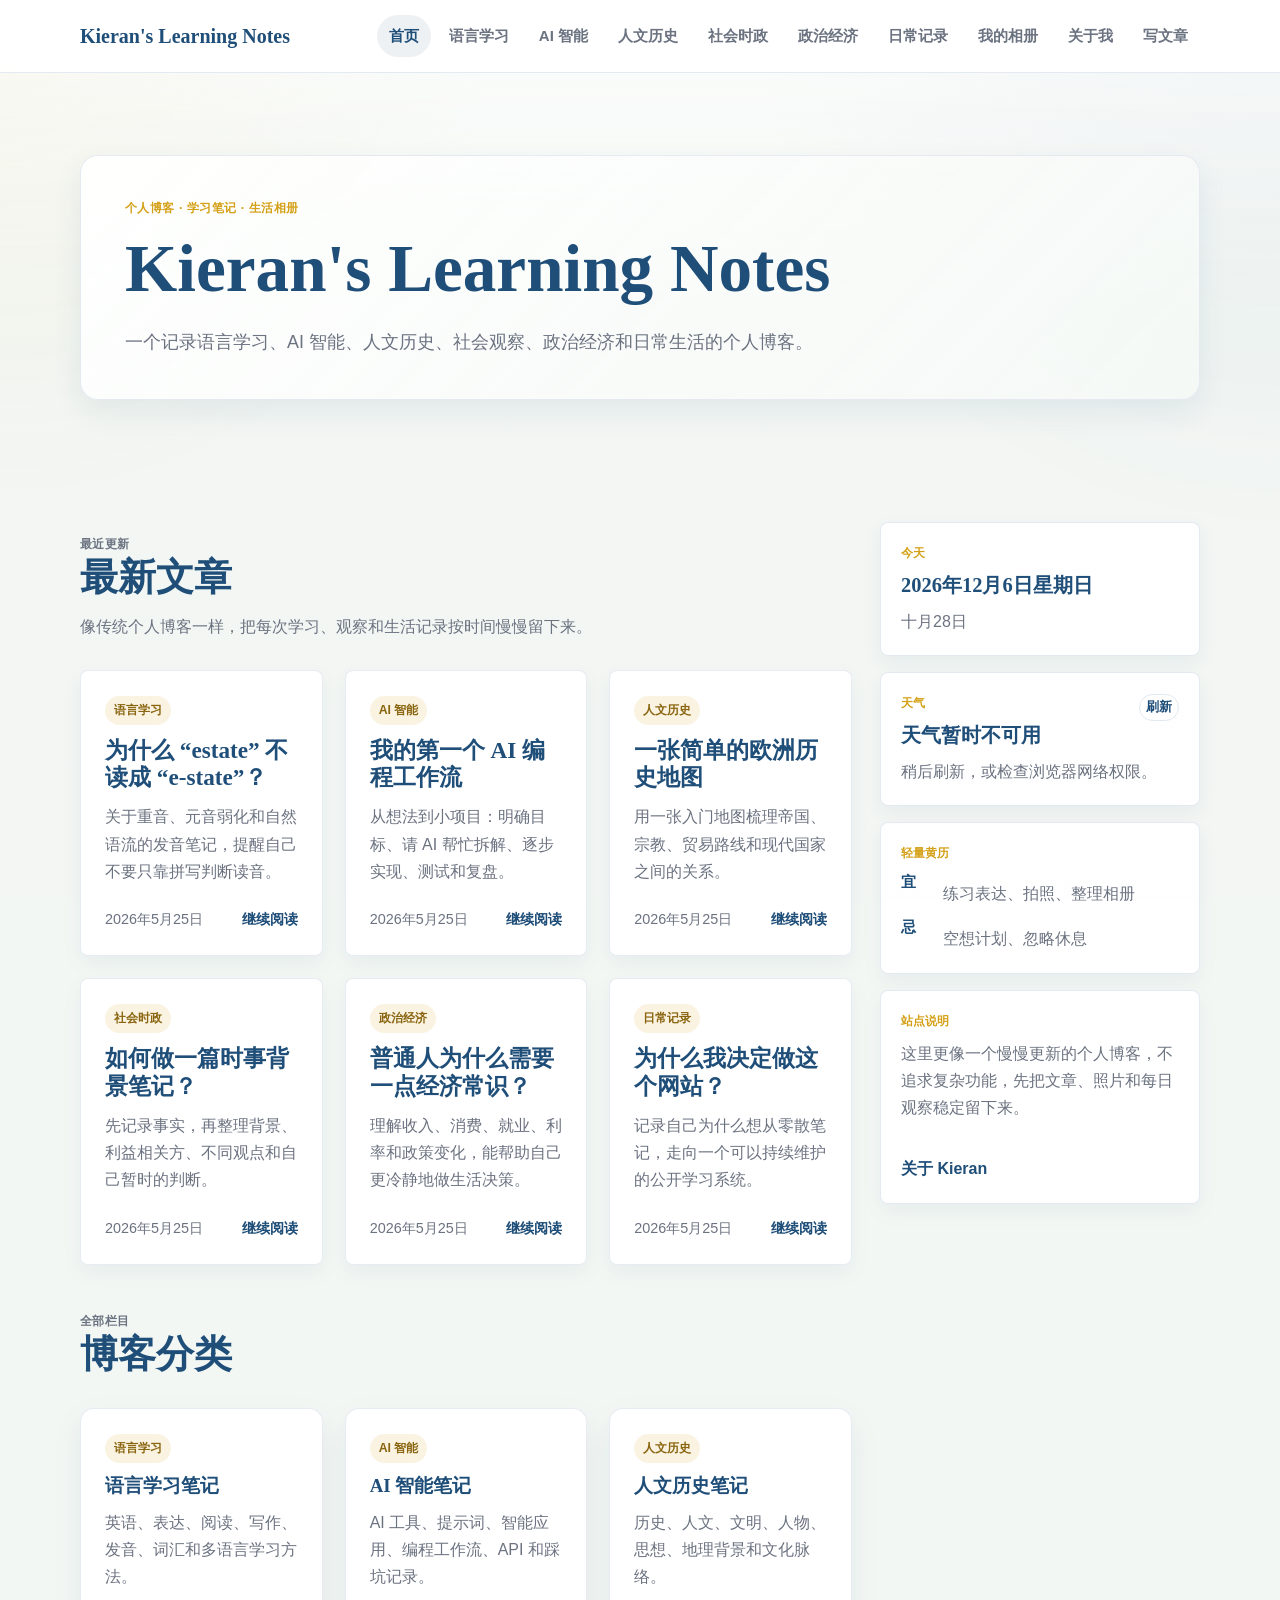
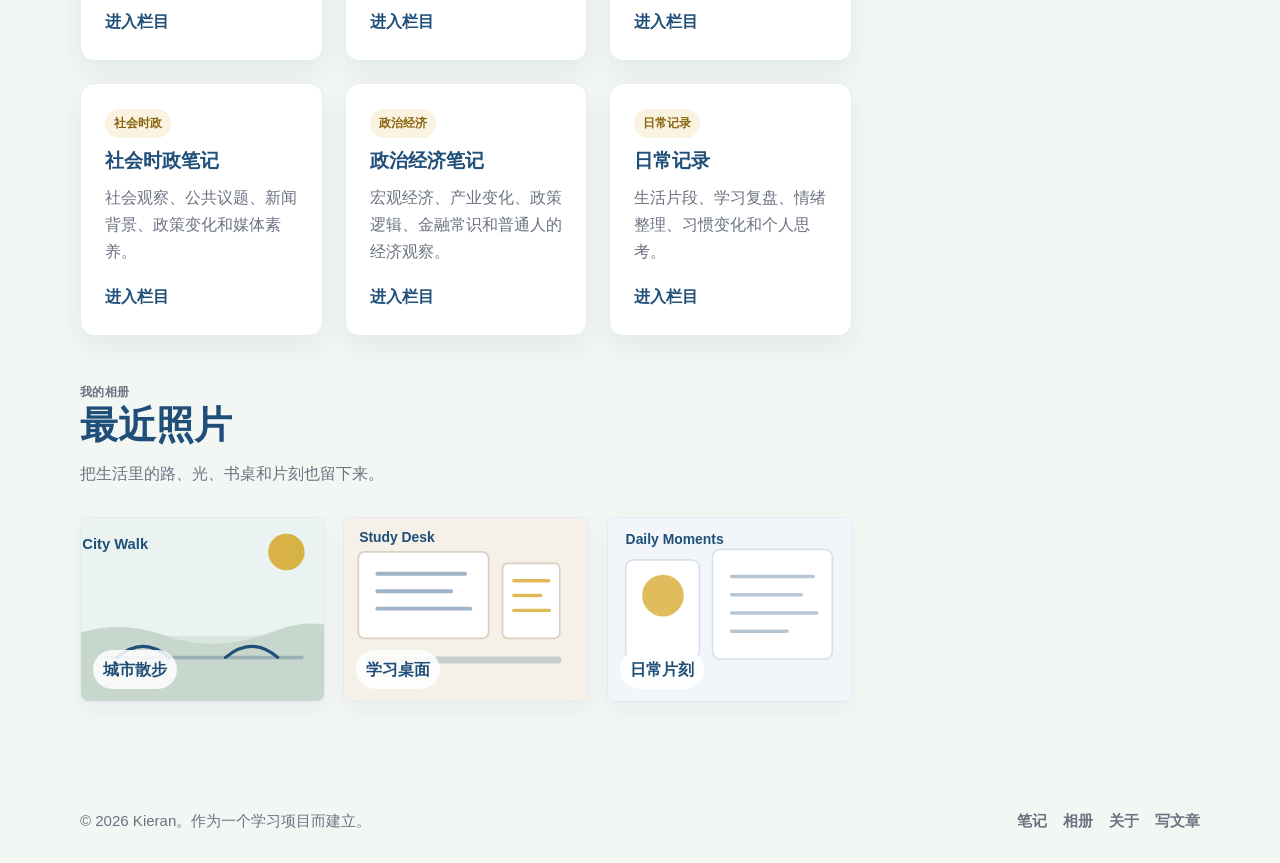
==== commit 5361138d: "Add blog-style homepage and gallery" ====
--- a/index.html
+++ b/index.html
@@ -3,7 +3,7 @@
 <head>
   <meta charset="UTF-8">
   <meta name="viewport" content="width=device-width, initial-scale=1.0">
-  <meta name="description" content="Kieran's Learning Notes 是 Kieran 的公开学习笔记，用来记录语言学习、AI 智能、人文历史、社会时政、政治经济和日常记录。">
+  <meta name="description" content="Kieran's Learning Notes 是 Kieran 的个人博客和公开学习笔记，记录语言学习、AI 智能、人文历史、社会时政、政治经济、日常记录和相册。">
   <title>Kieran's Learning Notes</title>
   <link rel="stylesheet" href="style.css">
 </head>
@@ -24,6 +24,7 @@
         <li><a href="society-politics.html" data-page="society">社会时政</a></li>
         <li><a href="political-economy.html" data-page="economy">政治经济</a></li>
         <li><a href="daily.html" data-page="daily">日常记录</a></li>
+        <li><a href="gallery.html" data-page="gallery">我的相册</a></li>
         <li><a href="about.html" data-page="about">关于我</a></li>
         <li><a href="admin.html" data-page="admin">写文章</a></li>
       </ul>
@@ -31,152 +32,134 @@
   </header>
 
   <main>
-    <section class="hero">
-      <div class="container hero-grid">
-        <div class="hero-copy">
-          <p class="eyebrow">个人知识花园</p>
-          <h1>Kieran's Learning Notes</h1>
-          <p class="hero-subtitle">一个记录语言学习、AI 智能、人文历史、社会时政、政治经济和日常生活的公开学习笔记网站。</p>
-          <p class="hero-text">这里是 Kieran 的长期学习空间，用来整理输入、留下思考、积累作品，也记录一个普通人慢慢理解世界和重建学习系统的过程。</p>
-          <div class="hero-actions" aria-label="主要入口">
-            <a class="button primary-button" href="language.html">开始阅读</a>
-            <a class="button secondary-button" href="about.html">了解 Kieran</a>
-          </div>
-        </div>
-        <div class="hero-visual" aria-label="学习地图插图">
-          <img src="assets/images/learning-map.svg" alt="包含语言学习、AI 智能、人文历史和日常记录的学习地图">
-        </div>
+    <section class="blog-hero">
+      <div class="container blog-hero-inner">
+        <p class="eyebrow">个人博客 · 学习笔记 · 生活相册</p>
+        <h1>Kieran's Learning Notes</h1>
+        <p>一个记录语言学习、AI 智能、人文历史、社会观察、政治经济和日常生活的个人博客。</p>
       </div>
     </section>
 
-    <section class="section">
-      <div class="container">
-        <div class="section-heading">
-          <p class="eyebrow">学习方向</p>
-          <h2>六个长期积累的主题</h2>
-          <p>不追求复杂系统，先把真正学过、想过、练过的东西持续记录下来。</p>
+    <section class="section compact-section">
+      <div class="container home-blog-layout">
+        <div class="blog-feed">
+          <section class="blog-block">
+            <div class="section-heading">
+              <p class="eyebrow">最近更新</p>
+              <h2>最新文章</h2>
+              <p>像传统个人博客一样，把每次学习、观察和生活记录按时间慢慢留下来。</p>
+            </div>
+            <div class="notes-grid blog-note-list" data-post-list="recent" data-limit="6">
+              <article class="note-card">
+                <span class="card-tag">语言学习</span>
+                <h2>为什么 “estate” 不读成 “e-state”？</h2>
+                <p>关于重音、元音弱化和自然语流的发音笔记，提醒自己不要只靠拼写判断读音。</p>
+                <div class="card-meta">
+                  <time datetime="2026-05-25">2026 年 5 月 25 日</time>
+                  <a href="post.html?slug=why-estate-is-not-e-state">继续阅读</a>
+                </div>
+              </article>
+            </div>
+          </section>
+
+          <section class="blog-block">
+            <div class="section-heading">
+              <p class="eyebrow">全部栏目</p>
+              <h2>博客分类</h2>
+            </div>
+            <div class="category-grid blog-category-grid">
+              <article class="category-card">
+                <span class="card-tag">语言学习</span>
+                <h3>语言学习笔记</h3>
+                <p>英语、表达、阅读、写作、发音、词汇和多语言学习方法。</p>
+                <a class="text-link" href="language.html">进入栏目</a>
+              </article>
+              <article class="category-card">
+                <span class="card-tag">AI 智能</span>
+                <h3>AI 智能笔记</h3>
+                <p>AI 工具、提示词、智能应用、编程工作流、API 和踩坑记录。</p>
+                <a class="text-link" href="ai-intelligence.html">进入栏目</a>
+              </article>
+              <article class="category-card">
+                <span class="card-tag">人文历史</span>
+                <h3>人文历史笔记</h3>
+                <p>历史、人文、文明、人物、思想、地理背景和文化脉络。</p>
+                <a class="text-link" href="humanities-history.html">进入栏目</a>
+              </article>
+              <article class="category-card">
+                <span class="card-tag">社会时政</span>
+                <h3>社会时政笔记</h3>
+                <p>社会观察、公共议题、新闻背景、政策变化和媒体素养。</p>
+                <a class="text-link" href="society-politics.html">进入栏目</a>
+              </article>
+              <article class="category-card">
+                <span class="card-tag">政治经济</span>
+                <h3>政治经济笔记</h3>
+                <p>宏观经济、产业变化、政策逻辑、金融常识和普通人的经济观察。</p>
+                <a class="text-link" href="political-economy.html">进入栏目</a>
+              </article>
+              <article class="category-card">
+                <span class="card-tag">日常记录</span>
+                <h3>日常记录</h3>
+                <p>生活片段、学习复盘、情绪整理、习惯变化和个人思考。</p>
+                <a class="text-link" href="daily.html">进入栏目</a>
+              </article>
+            </div>
+          </section>
+
+          <section class="blog-block">
+            <div class="section-heading">
+              <p class="eyebrow">我的相册</p>
+              <h2>最近照片</h2>
+              <p>把生活里的路、光、书桌和片刻也留下来。</p>
+            </div>
+            <div class="album-strip">
+              <a class="album-tile" href="gallery.html">
+                <img src="assets/gallery/walk.svg" alt="城市散步相册封面">
+                <span>城市散步</span>
+              </a>
+              <a class="album-tile" href="gallery.html">
+                <img src="assets/gallery/desk.svg" alt="学习桌面相册封面">
+                <span>学习桌面</span>
+              </a>
+              <a class="album-tile" href="gallery.html">
+                <img src="assets/gallery/daily.svg" alt="日常片刻相册封面">
+                <span>日常片刻</span>
+              </a>
+            </div>
+          </section>
         </div>
-        <div class="category-grid">
-          <article class="category-card">
-            <span class="card-tag">语言学习</span>
-            <h3>语言学习笔记</h3>
-            <p>记录英语、表达、阅读、写作、发音、词汇和多语言学习方法。</p>
-            <a class="text-link" href="language.html">进入语言学习</a>
-          </article>
-          <article class="category-card">
-            <span class="card-tag">AI 智能</span>
-            <h3>AI 智能笔记</h3>
-            <p>记录 ChatGPT、Claude Code、Codex、Cursor、Prompt、API 和 AI 编程实践。</p>
-            <a class="text-link" href="ai-intelligence.html">进入 AI 智能</a>
-          </article>
-          <article class="category-card">
-            <span class="card-tag">人文历史</span>
-            <h3>人文历史笔记</h3>
-            <p>记录历史、人文、文明、人物、思想、地理背景和文化脉络。</p>
-            <a class="text-link" href="humanities-history.html">进入人文历史</a>
-          </article>
-          <article class="category-card">
-            <span class="card-tag">社会时政</span>
-            <h3>社会时政笔记</h3>
-            <p>记录社会观察、公共议题、新闻背景、政策变化和媒体素养。</p>
-            <a class="text-link" href="society-politics.html">进入社会时政</a>
-          </article>
-          <article class="category-card">
-            <span class="card-tag">政治经济</span>
-            <h3>政治经济笔记</h3>
-            <p>记录宏观经济、产业变化、金融常识、政策逻辑和普通人的经济观察。</p>
-            <a class="text-link" href="political-economy.html">进入政治经济</a>
-          </article>
-          <article class="category-card">
-            <span class="card-tag">日常记录</span>
-            <h3>日常记录</h3>
-            <p>记录生活片段、学习复盘、情绪整理、习惯变化和个人思考。</p>
-            <a class="text-link" href="daily.html">进入日常记录</a>
-          </article>
-        </div>
-      </div>
-    </section>
 
-    <section class="section section-muted">
-      <div class="container">
-        <div class="section-heading">
-          <p class="eyebrow">最近更新</p>
-          <h2>最近笔记</h2>
-        </div>
-        <div class="notes-grid" data-post-list="recent" data-limit="3">
-          <article class="note-card">
-            <span class="card-tag">英语发音</span>
-            <h3>为什么 “estate” 不读成 “e-state”？</h3>
-            <p>一篇关于重音、连读和拼写误导的发音笔记，帮助自己把听起来相似的词分清楚。</p>
-            <div class="card-meta">
-              <time datetime="2026-05-25">2026 年 5 月 25 日</time>
-              <a href="post.html?slug=why-estate-is-not-e-state">继续阅读</a>
+        <aside class="sidebar-stack" aria-label="博客侧边栏">
+          <section class="blog-widget date-widget">
+            <p class="widget-label">今天</p>
+            <strong id="today-date">正在读取日期...</strong>
+            <span id="today-lunar">农历日期加载中</span>
+          </section>
+
+          <section class="blog-widget weather-widget">
+            <div class="widget-heading">
+              <p class="widget-label">天气</p>
+              <button type="button" id="refresh-weather" aria-label="刷新天气">刷新</button>
             </div>
-          </article>
-          <article class="note-card">
-            <span class="card-tag">AI 工作流</span>
-            <h3>我的第一个 AI 编程工作流</h3>
-            <p>记录如何用 AI 帮助自己规划、写代码、测试、修改，并完成一个小项目。</p>
-            <div class="card-meta">
-              <time datetime="2026-05-25">2026 年 5 月 25 日</time>
-              <a href="post.html?slug=my-first-ai-coding-workflow">继续阅读</a>
+            <strong id="weather-temp">天气加载中</strong>
+            <span id="weather-detail">定位失败时默认显示上海天气。</span>
+          </section>
+
+          <section class="blog-widget almanac-widget">
+            <p class="widget-label">轻量黄历</p>
+            <div class="almanac-list">
+              <p><strong>宜</strong><span id="almanac-good">整理笔记、阅读、复盘</span></p>
+              <p><strong>忌</strong><span id="almanac-bad">拖延、熬夜、过度焦虑</span></p>
             </div>
-          </article>
-          <article class="note-card">
-            <span class="card-tag">成长复盘</span>
-            <h3>为什么我决定做这个网站？</h3>
-            <p>从零散笔记走向公开学习系统，把长期学习变成一个可以持续维护的空间。</p>
-            <div class="card-meta">
-              <time datetime="2026-05-25">2026 年 5 月 25 日</time>
-              <a href="post.html?slug=why-i-decided-to-build-this-website">继续阅读</a>
-            </div>
-          </article>
-        </div>
-      </div>
-    </section>
+          </section>
 
-    <section class="section">
-      <div class="container">
-        <div class="section-heading">
-          <p class="eyebrow">精选路线</p>
-          <h2>学习路线</h2>
-        </div>
-        <div class="route-list">
-          <article class="route-item">
-            <div>
-              <span class="route-number">01</span>
-              <h3>语言学习长期路线</h3>
-            </div>
-            <p>从表达、阅读、写作和听说练习出发，把语言能力变成长期资产。</p>
-          </article>
-          <article class="route-item">
-            <div>
-              <span class="route-number">02</span>
-              <h3>AI 智能实践路线</h3>
-            </div>
-            <p>一次学一个能力场景，保存 Prompt 模板，做小项目，并记录踩坑过程。</p>
-          </article>
-          <article class="route-item">
-            <div>
-              <span class="route-number">03</span>
-              <h3>理解社会与历史的路线</h3>
-            </div>
-            <p>从历史、人文、社会议题和政治经济背景开始，慢慢建立看世界的框架。</p>
-          </article>
-        </div>
-      </div>
-    </section>
-
-    <section class="section section-muted">
-      <div class="container about-preview">
-        <div>
-          <p class="eyebrow">关于 Kieran</p>
-          <h2>一个用来重建学习系统的公开笔记本</h2>
-        </div>
-        <div>
-          <p>我正在通过语言学习、AI 智能、人文历史、社会时政、政治经济和写作，重新建立自己的学习系统。这个网站记录我学到的东西、思考过的问题，以及慢慢成长的过程。</p>
-          <a class="text-link" href="about.html">阅读完整介绍</a>
-        </div>
+          <section class="blog-widget">
+            <p class="widget-label">站点说明</p>
+            <p class="widget-text">这里更像一个慢慢更新的个人博客，不追求复杂功能，先把文章、照片和每日观察稳定留下来。</p>
+            <a class="text-link" href="about.html">关于 Kieran</a>
+          </section>
+        </aside>
       </div>
     </section>
   </main>
@@ -186,6 +169,7 @@
       <p>&copy; 2026 Kieran。作为一个学习项目而建立。</p>
       <div class="footer-links">
         <a href="index.html">笔记</a>
+        <a href="gallery.html">相册</a>
         <a href="about.html">关于</a>
         <a href="admin.html">写文章</a>
       </div>
--- a/style.css
+++ b/style.css
@@ -1,6 +1,6 @@
 :root {
   --color-primary: #1F4E79;
-  --color-bg: #F6F8FB;
+  --color-bg: #F3F7F4;
   --color-text: #222222;
   --color-muted: #6B7280;
   --color-card: #FFFFFF;
@@ -29,6 +29,17 @@
   line-height: 1.7;
 }
 
+body::before {
+  content: "";
+  position: fixed;
+  inset: 0;
+  z-index: -1;
+  background:
+    linear-gradient(180deg, rgba(255, 255, 255, 0.72), rgba(243, 247, 244, 0.2) 34%),
+    radial-gradient(circle at top left, rgba(212, 160, 23, 0.09), transparent 32%),
+    radial-gradient(circle at top right, rgba(31, 78, 121, 0.08), transparent 34%);
+}
+
 img {
   display: block;
   max-width: 100%;
@@ -58,7 +69,7 @@
   position: sticky;
   top: 0;
   z-index: 20;
-  background: rgba(246, 248, 251, 0.92);
+  background: rgba(255, 255, 255, 0.92);
   border-bottom: 1px solid rgba(226, 232, 240, 0.9);
   backdrop-filter: blur(14px);
 }
@@ -126,6 +137,193 @@
 
 .hero {
   padding: 88px 0 72px;
+}
+
+.blog-hero {
+  padding: 82px 0 46px;
+}
+
+.blog-hero-inner {
+  padding: 42px 44px;
+  border: 1px solid rgba(226, 232, 240, 0.88);
+  border-radius: 18px;
+  background: linear-gradient(135deg, rgba(255, 255, 255, 0.92), rgba(245, 249, 246, 0.86));
+  box-shadow: var(--shadow-soft);
+}
+
+.blog-hero h1 {
+  font-size: clamp(2.4rem, 6vw, 4.2rem);
+}
+
+.blog-hero p:last-child {
+  max-width: 760px;
+  margin: 18px 0 0;
+  color: var(--color-muted);
+  font-size: 1.12rem;
+}
+
+.compact-section {
+  padding-top: 36px;
+}
+
+.home-blog-layout {
+  display: grid;
+  grid-template-columns: minmax(0, 1fr) 320px;
+  gap: 28px;
+  align-items: start;
+}
+
+.blog-feed {
+  display: grid;
+  gap: 34px;
+}
+
+.blog-note-list {
+  grid-template-columns: 1fr;
+}
+
+.blog-note-list .note-card,
+.blog-widget,
+.album-tile,
+.photo-card {
+  border-radius: 8px;
+  box-shadow: 0 8px 20px rgba(31, 78, 121, 0.06);
+}
+
+.blog-note-list .note-card h2 {
+  font-size: 1.45rem;
+}
+
+.blog-category-grid {
+  grid-template-columns: repeat(2, minmax(0, 1fr));
+}
+
+.sidebar-stack {
+  position: sticky;
+  top: 92px;
+  display: grid;
+  gap: 16px;
+}
+
+.blog-widget {
+  padding: 20px;
+  border: 1px solid rgba(226, 232, 240, 0.88);
+  background: rgba(255, 255, 255, 0.9);
+}
+
+.widget-heading {
+  display: flex;
+  align-items: center;
+  justify-content: space-between;
+  gap: 12px;
+}
+
+.widget-heading button {
+  border: 1px solid var(--color-border);
+  border-radius: 999px;
+  background: #fff;
+  color: var(--color-primary);
+  font: inherit;
+  font-size: 0.82rem;
+  font-weight: 800;
+  cursor: pointer;
+}
+
+.widget-label {
+  margin: 0 0 8px;
+  color: var(--color-accent);
+  font-size: 0.78rem;
+  font-weight: 900;
+}
+
+.blog-widget strong {
+  display: block;
+  color: var(--color-primary);
+  font-family: var(--font-heading);
+  font-size: 1.28rem;
+  line-height: 1.35;
+}
+
+.blog-widget span,
+.widget-text {
+  display: block;
+  margin-top: 8px;
+  color: var(--color-muted);
+}
+
+.almanac-list {
+  display: grid;
+  gap: 10px;
+}
+
+.almanac-list p {
+  display: grid;
+  grid-template-columns: 32px 1fr;
+  gap: 10px;
+  margin: 0;
+}
+
+.almanac-list strong {
+  font-family: var(--font-body);
+  font-size: 0.95rem;
+}
+
+.album-strip,
+.gallery-grid {
+  display: grid;
+  gap: 18px;
+}
+
+.album-strip {
+  grid-template-columns: repeat(3, minmax(0, 1fr));
+}
+
+.album-tile,
+.photo-card {
+  overflow: hidden;
+  border: 1px solid rgba(226, 232, 240, 0.88);
+  background: #fff;
+}
+
+.album-tile {
+  position: relative;
+  display: block;
+}
+
+.album-tile img,
+.photo-card img {
+  width: 100%;
+  aspect-ratio: 4 / 3;
+  object-fit: cover;
+}
+
+.album-tile span {
+  position: absolute;
+  left: 12px;
+  bottom: 12px;
+  padding: 6px 10px;
+  border-radius: 999px;
+  background: rgba(255, 255, 255, 0.86);
+  color: var(--color-primary);
+  font-weight: 900;
+}
+
+.gallery-grid {
+  grid-template-columns: repeat(2, minmax(0, 1fr));
+}
+
+.photo-card div {
+  padding: 18px;
+}
+
+.photo-card h2 {
+  margin-top: 12px;
+  font-size: 1.36rem;
+}
+
+.photo-card p {
+  margin: 10px 0 0;
+  color: var(--color-muted);
 }
 
 .hero-grid {
@@ -769,9 +967,23 @@
   .admin-layout {
     grid-template-columns: 1fr;
   }
-}
-
-@media (max-width: 1040px) {
+
+  .home-blog-layout {
+    grid-template-columns: 1fr;
+  }
+
+  .sidebar-stack {
+    position: static;
+    grid-template-columns: repeat(2, minmax(0, 1fr));
+  }
+
+  .album-strip,
+  .gallery-grid {
+    grid-template-columns: repeat(2, minmax(0, 1fr));
+  }
+}
+
+@media (max-width: 1240px) {
   .navbar {
     min-height: 66px;
   }
@@ -854,7 +1066,8 @@
 
   .hero,
   .section,
-  .page-hero {
+  .page-hero,
+  .blog-hero {
     padding: 52px 0;
   }
 
@@ -869,8 +1082,17 @@
   .category-grid,
   .notes-grid,
   .page-notes,
-  .about-page-grid {
+  .about-page-grid,
+  .blog-category-grid,
+  .sidebar-stack,
+  .album-strip,
+  .gallery-grid {
     grid-template-columns: 1fr;
+  }
+
+  .blog-hero-inner {
+    padding: 28px 22px;
+    border-radius: 12px;
   }
 
   .category-card,
